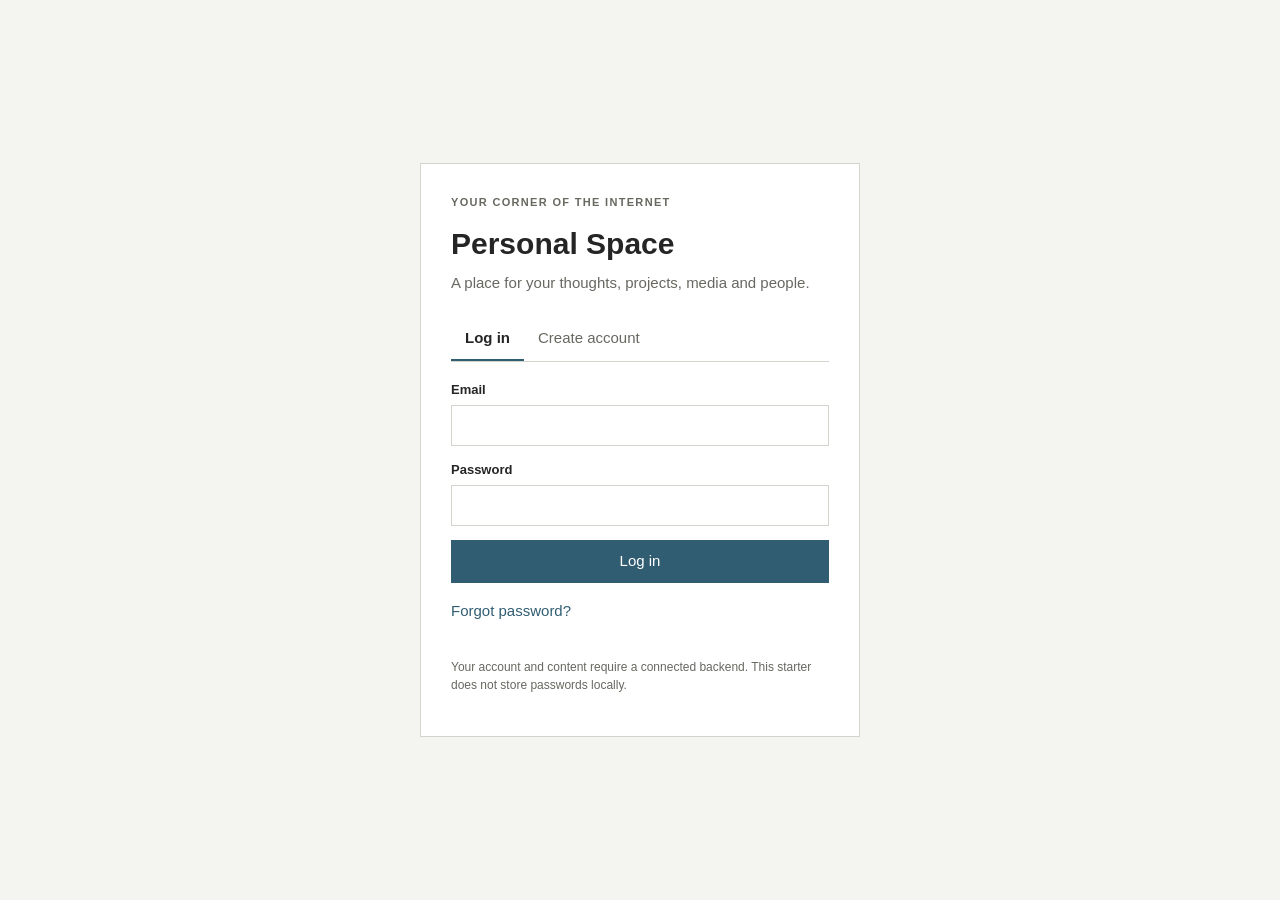
==== index.html @ 8c3667d3 "Add files via upload" ====
<!doctype html>
<html lang="en">
<head>
  <meta charset="utf-8">
  <meta name="viewport" content="width=device-width, initial-scale=1">
  <meta name="description" content="A personal space on the internet.">
  <title>Personal Space</title>
  <link rel="stylesheet" href="css/main.css">
  <link rel="icon" href="assets/favicon.svg" type="image/svg+xml">
</head>
<body>
  <div id="auth-screen" class="auth-screen">
    <section class="auth-panel">
      <p class="eyebrow">YOUR CORNER OF THE INTERNET</p>
      <h1>Personal Space</h1>
      <p class="muted">A place for your thoughts, projects, media and people.</p>
      <div id="setup-notice" class="notice" hidden>
        <strong>Backend setup required</strong>
        <p>This project is ready for Supabase, but it is not connected yet. Add your project URL and public anon key in <code>js/config.js</code>, then run the database script in <code>supabase/schema.sql</code>.</p>
      </div>
      <div class="auth-tabs" role="tablist" aria-label="Account access">
        <button class="auth-tab active" data-auth-tab="login" type="button">Log in</button>
        <button class="auth-tab" data-auth-tab="register" type="button">Create account</button>
      </div>
      <form id="login-form" class="form-stack">
        <label>Email<input name="email" type="email" autocomplete="email" required></label>
        <label>Password<input name="password" type="password" autocomplete="current-password" required minlength="8"></label>
        <button class="button primary" type="submit">Log in</button>
        <button class="text-button" id="forgot-password" type="button">Forgot password?</button>
      </form>
      <form id="register-form" class="form-stack" hidden>
        <label>Display name<input name="display_name" autocomplete="name" required maxlength="60"></label>
        <label>Username<input name="username" autocomplete="username" required minlength="3" maxlength="24" pattern="[A-Za-z0-9_]+"><small>Letters, numbers and underscores only.</small></label>
        <label>Email<input name="email" type="email" autocomplete="email" required></label>
        <label>Password<input name="password" type="password" autocomplete="new-password" required minlength="8"></label>
        <button class="button primary" type="submit">Create account</button>
      </form>
      <p id="auth-message" class="form-message" role="status"></p>
      <p class="tiny muted">Your account and content require a connected backend. This starter does not store passwords locally.</p>
    </section>
  </div>

  <div id="app" class="app-shell" hidden>
    <aside id="sidebar" class="sidebar">
      <div class="brand-row"><a class="brand" href="#home">PERSONAL SPACE</a><button id="collapse-sidebar" class="icon-button" type="button" aria-label="Collapse sidebar" title="Collapse sidebar">‹</button></div>
      <div class="side-profile"><div class="avatar" id="side-avatar">?</div><div class="side-profile-text"><strong id="side-name">Your name</strong><span id="side-handle">@username</span></div></div>
      <nav class="navigation" aria-label="Main navigation">
        <p class="nav-heading">GENERAL</p>
        <a href="#home" class="nav-link active" data-view="home"><span class="nav-icon">⌂</span><span>Home</span></a>
        <a href="#profile" class="nav-link" data-view="profile"><span class="nav-icon">◉</span><span>My profile</span></a>
        <a href="#posts" class="nav-link" data-view="posts"><span class="nav-icon">▤</span><span>Posts</span></a>
        <a href="#friends" class="nav-link" data-view="friends"><span class="nav-icon">♧</span><span>Friends & followers</span></a>
        <a href="#messages" class="nav-link" data-view="messages"><span class="nav-icon">✉</span><span>Messages</span></a>
        <p class="nav-heading">MEDIA</p>
        <a href="#images" class="nav-link" data-view="images"><span class="nav-icon">▧</span><span>Images</span></a>
        <a href="#videos" class="nav-link" data-view="videos"><span class="nav-icon">▷</span><span>Videos</span></a>
        <a href="#audio" class="nav-link" data-view="audio"><span class="nav-icon">♫</span><span>Audio</span></a>
        <p class="nav-heading">PERSONAL</p>
        <a href="#projects" class="nav-link" data-view="projects"><span class="nav-icon">⌘</span><span>Projects & games</span></a>
        <a href="#movies" class="nav-link" data-view="movies"><span class="nav-icon">▣</span><span>Movies</span></a>
        <a href="#recommendations" class="nav-link" data-view="recommendations"><span class="nav-icon">↗</span><span>Recommendations</span></a>
        <p class="nav-heading">ACCOUNT</p>
        <a href="#settings" class="nav-link" data-view="settings"><span class="nav-icon">⚙</span><span>Settings</span></a>
      </nav>
      <button id="logout-button" class="logout-button" type="button">↪ <span>Log out</span></button>
    </aside>

    <main class="main-area">
      <header class="topbar"><button id="mobile-menu" class="icon-button mobile-menu" type="button" aria-label="Open navigation">☰</button><div class="breadcrumb" id="breadcrumb">Home</div><div class="topbar-actions"><span id="connection-state" class="connection-state">Not connected</span><button id="theme-toggle" class="button subtle" type="button">Dark theme</button></div></header>
      <div id="app-notice" class="app-notice" hidden></div>
      <section id="view-container" class="view-container" aria-live="polite"></section>
    </main>
  </div>
  <div id="toast" class="toast" role="status" aria-live="polite"></div>
  <script type="module" src="js/app.js"></script>
</body>
</html>
---- css/main.css ----
:root{font-family:Arial,Helvetica,sans-serif;color:#252525;background:#f4f4f1;font-size:15px;line-height:1.5;--bg:#f4f4f1;--paper:#fff;--soft:#ecece7;--line:#d4d4cc;--text:#252525;--muted:#686860;--accent:#315d72;--accent-ink:#fff;--danger:#9b3030;--sidebar:250px;--shadow:none}
*{box-sizing:border-box}body{margin:0;background:var(--bg);color:var(--text)}button,input,textarea,select{font:inherit}button,a{touch-action:manipulation}a{color:var(--accent);text-decoration:none}a:hover{text-decoration:underline}button{cursor:pointer}button:disabled{opacity:.5;cursor:not-allowed}body.dark{--bg:#202321;--paper:#292d2a;--soft:#343a35;--line:#48504a;--text:#e9ece7;--muted:#b0b7af;--accent:#a5c5d4;--accent-ink:#172126;--danger:#ff9b9b}
[hidden]{display:none!important}.auth-screen{min-height:100vh;display:grid;place-items:center;padding:24px}.auth-panel{width:min(100%,440px);background:var(--paper);border:1px solid var(--line);padding:30px}.eyebrow,.nav-heading{font-size:11px;letter-spacing:.12em;font-weight:700;color:var(--muted)}h1,h2,h3,p{margin-top:0}h1{font-size:30px;font-weight:600;margin-bottom:6px}h2{font-size:23px;font-weight:600;margin-bottom:6px}h3{font-size:17px;font-weight:600;margin-bottom:6px}.muted,small,.tiny{color:var(--muted)}.tiny{font-size:12px}.notice,.app-notice{border:1px solid #b6a36b;background:#fbf6e7;color:#514522;padding:12px;margin:18px 0}.notice p{margin:5px 0 0}.auth-tabs{display:flex;border-bottom:1px solid var(--line);margin:22px 0 18px}.auth-tab{background:none;border:0;padding:10px 14px;color:var(--muted);border-bottom:2px solid transparent}.auth-tab.active{color:var(--text);border-bottom-color:var(--accent);font-weight:700}.form-stack{display:grid;gap:14px}.form-stack label,.field{display:grid;gap:5px;font-weight:600;font-size:13px}.form-stack input,.field input,.field textarea,.field select,input,textarea,select{background:var(--paper);color:var(--text);border:1px solid var(--line);border-radius:0;padding:10px;min-width:0}.form-stack small{font-weight:400}.button{border:1px solid var(--line);background:var(--paper);color:var(--text);padding:9px 13px;border-radius:0}.button:hover{background:var(--soft)}.button.primary{background:var(--accent);color:var(--accent-ink);border-color:var(--accent)}.button.subtle{padding:6px 10px}.text-button{border:0;background:none;color:var(--accent);text-align:left;padding:3px 0}.form-message{min-height:20px;color:var(--danger);font-size:13px}.app-shell{min-height:100vh}.sidebar{position:fixed;inset:0 auto 0 0;width:var(--sidebar);background:var(--paper);border-right:1px solid var(--line);display:flex;flex-direction:column;z-index:5;transition:width .15s}.brand-row{height:58px;display:flex;align-items:center;justify-content:space-between;padding:0 14px;border-bottom:1px solid var(--line)}.brand{font-size:13px;font-weight:800;letter-spacing:.08em;color:var(--text)}.icon-button{background:none;border:1px solid transparent;color:var(--text);padding:7px 10px;font-size:18px}.icon-button:hover{border-color:var(--line);background:var(--soft)}.side-profile{display:flex;align-items:center;gap:10px;padding:16px 14px;border-bottom:1px solid var(--line);min-height:75px}.avatar{width:38px;height:38px;border:1px solid var(--line);background:var(--soft);display:grid;place-items:center;border-radius:50%;font-weight:700;flex:none;overflow:hidden}.avatar img{width:100%;height:100%;object-fit:cover}.side-profile-text{display:grid;min-width:0}.side-profile-text strong,.side-profile-text span{overflow:hidden;text-overflow:ellipsis;white-space:nowrap}.side-profile-text span{font-size:12px;color:var(--muted)}.navigation{padding:10px 9px;overflow-y:auto;flex:1}.nav-heading{margin:16px 9px 6px}.nav-link{display:flex;align-items:center;gap:11px;padding:8px 10px;color:var(--text);font-size:14px;border-left:3px solid transparent}.nav-link:hover,.nav-link.active{background:var(--soft);text-decoration:none}.nav-link.active{border-left-color:var(--accent);font-weight:700}.nav-icon{width:18px;text-align:center;color:var(--muted);font-size:17px}.logout-button{margin:10px;border:0;border-top:1px solid var(--line);padding:14px 10px;text-align:left;background:none;color:var(--text)}.sidebar.collapsed{width:66px}.sidebar.collapsed .brand{display:none}.sidebar.collapsed .side-profile-text,.sidebar.collapsed .nav-heading,.sidebar.collapsed .nav-link span:not(.nav-icon),.sidebar.collapsed .logout-button span{display:none}.sidebar.collapsed .side-profile{justify-content:center;padding:12px 5px}.sidebar.collapsed .nav-link{justify-content:center;padding:10px 4px}.sidebar.collapsed .nav-icon{font-size:19px}.sidebar.collapsed .logout-button{text-align:center}.main-area{margin-left:var(--sidebar);min-height:100vh;transition:margin-left .15s}.sidebar.collapsed~.main-area{margin-left:66px}.topbar{height:58px;position:sticky;top:0;background:var(--paper);border-bottom:1px solid var(--line);display:flex;align-items:center;gap:14px;padding:0 24px;z-index:3}.breadcrumb{font-weight:700}.topbar-actions{margin-left:auto;display:flex;align-items:center;gap:12px}.connection-state{font-size:12px;color:var(--muted)}.mobile-menu{display:none}.view-container{max-width:1120px;margin:0 auto;padding:28px 30px 60px}.page-head{display:flex;align-items:flex-start;justify-content:space-between;gap:20px;border-bottom:1px solid var(--line);padding-bottom:16px;margin-bottom:22px}.page-head p{color:var(--muted);margin:5px 0 0}.section{margin:24px 0}.section-title{font-size:16px;font-weight:700;border-bottom:1px solid var(--line);padding-bottom:8px;margin-bottom:12px}.plain-list{list-style:none;padding:0;margin:0}.plain-list li{padding:12px 2px;border-bottom:1px solid var(--line)}.row-between{display:flex;justify-content:space-between;align-items:center;gap:14px}.inline-actions{display:flex;gap:8px;flex-wrap:wrap}.content-form{display:grid;gap:12px;max-width:680px;margin:16px 0}.content-form label{display:grid;gap:5px;font-size:13px;font-weight:600}.content-form textarea{min-height:110px;resize:vertical}.content-form .two-col{display:grid;grid-template-columns:1fr 1fr;gap:12px}.post-item{padding:16px 0;border-bottom:1px solid var(--line)}.post-meta{font-size:12px;color:var(--muted);display:flex;gap:10px;flex-wrap:wrap}.post-body{white-space:pre-wrap;overflow-wrap:anywhere}.empty-state{padding:22px 0;color:var(--muted)}.stat-line{display:flex;gap:22px;flex-wrap:wrap;color:var(--muted);font-size:13px}.profile-header{display:flex;gap:18px;align-items:center;padding:8px 0 20px;border-bottom:1px solid var(--line)}.profile-header .avatar{width:76px;height:76px;font-size:24px}.tabs{display:flex;gap:18px;overflow-x:auto;border-bottom:1px solid var(--line);margin:18px 0}.tabs button{border:0;background:none;padding:10px 2px;color:var(--muted);white-space:nowrap;border-bottom:2px solid transparent}.tabs button.active{color:var(--text);font-weight:700;border-color:var(--accent)}.message-layout{display:grid;grid-template-columns:280px 1fr;border:1px solid var(--line);min-height:430px}.conversation-list{border-right:1px solid var(--line);padding:12px}.conversation-list button{display:block;width:100%;text-align:left;background:none;border:0;border-bottom:1px solid var(--line);padding:12px 5px;color:var(--text)}.chat-panel{display:flex;flex-direction:column;min-width:0}.chat-messages{padding:16px;flex:1;min-height:300px;overflow:auto}.chat-compose{display:flex;gap:8px;padding:12px;border-top:1px solid var(--line)}.chat-compose input{flex:1}.media-preview{max-width:100%;max-height:320px;display:block;margin:10px 0}.toast{position:fixed;bottom:18px;right:18px;background:var(--text);color:var(--bg);padding:10px 14px;display:none;z-index:20}.toast.show{display:block}.footer-note{border-top:1px solid var(--line);padding-top:12px;margin-top:24px;color:var(--muted);font-size:12px}
@media(max-width:760px){.sidebar{transform:translateX(-100%);width:260px;transition:transform .18s}.sidebar.mobile-open{transform:translateX(0)}.sidebar.collapsed{width:260px}.sidebar.collapsed .brand{display:block}.sidebar.collapsed .side-profile-text,.sidebar.collapsed .nav-heading,.sidebar.collapsed .nav-link span:not(.nav-icon),.sidebar.collapsed .logout-button span{display:initial}.sidebar.collapsed .nav-link{justify-content:flex-start;padding:8px 10px}.sidebar.collapsed .side-profile{justify-content:flex-start;padding:16px 14px}.sidebar.collapsed .logout-button{text-align:left}.main-area,.sidebar.collapsed~.main-area{margin-left:0}.mobile-menu{display:inline-block}.topbar{padding:0 12px}.view-container{padding:22px 16px 45px}.connection-state{display:none}.message-layout{grid-template-columns:1fr}.conversation-list{border-right:0;border-bottom:1px solid var(--line);max-height:160px;overflow:auto}.content-form .two-col{grid-template-columns:1fr}.page-head{flex-direction:column}.auth-panel{padding:22px}}
.error-text{color:var(--danger);padding:12px 0;overflow-wrap:anywhere}.chat-line{padding:9px 0;border-bottom:1px solid var(--line);white-space:pre-wrap;overflow-wrap:anywhere}.chat-line .post-meta{display:block;margin-top:4px}.content-form input[type=file]{padding:8px}.content-form small{font-size:12px}
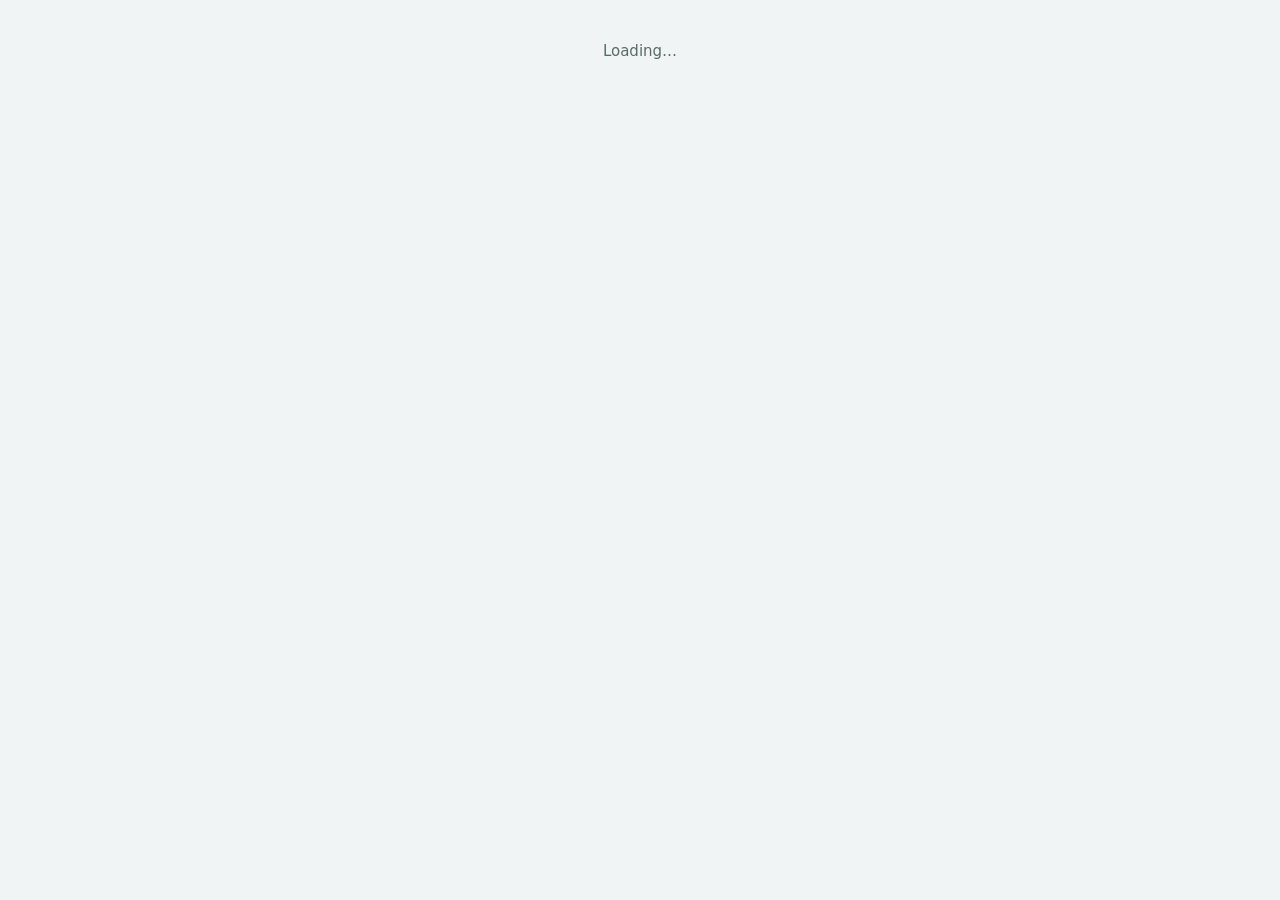
==== commit 55ca9f56: "Add files via upload" ====
--- a/index.html
+++ b/index.html
@@ -5,73 +5,13 @@
   <meta name="viewport" content="width=device-width, initial-scale=1">
   <meta name="description" content="A personal space on the internet.">
   <title>Personal Space</title>
+  <script src="js/theme-init.js"></script>
   <link rel="stylesheet" href="css/main.css">
   <link rel="icon" href="assets/favicon.svg" type="image/svg+xml">
 </head>
 <body>
-  <div id="auth-screen" class="auth-screen">
-    <section class="auth-panel">
-      <p class="eyebrow">YOUR CORNER OF THE INTERNET</p>
-      <h1>Personal Space</h1>
-      <p class="muted">A place for your thoughts, projects, media and people.</p>
-      <div id="setup-notice" class="notice" hidden>
-        <strong>Backend setup required</strong>
-        <p>This project is ready for Supabase, but it is not connected yet. Add your project URL and public anon key in <code>js/config.js</code>, then run the database script in <code>supabase/schema.sql</code>.</p>
-      </div>
-      <div class="auth-tabs" role="tablist" aria-label="Account access">
-        <button class="auth-tab active" data-auth-tab="login" type="button">Log in</button>
-        <button class="auth-tab" data-auth-tab="register" type="button">Create account</button>
-      </div>
-      <form id="login-form" class="form-stack">
-        <label>Email<input name="email" type="email" autocomplete="email" required></label>
-        <label>Password<input name="password" type="password" autocomplete="current-password" required minlength="8"></label>
-        <button class="button primary" type="submit">Log in</button>
-        <button class="text-button" id="forgot-password" type="button">Forgot password?</button>
-      </form>
-      <form id="register-form" class="form-stack" hidden>
-        <label>Display name<input name="display_name" autocomplete="name" required maxlength="60"></label>
-        <label>Username<input name="username" autocomplete="username" required minlength="3" maxlength="24" pattern="[A-Za-z0-9_]+"><small>Letters, numbers and underscores only.</small></label>
-        <label>Email<input name="email" type="email" autocomplete="email" required></label>
-        <label>Password<input name="password" type="password" autocomplete="new-password" required minlength="8"></label>
-        <button class="button primary" type="submit">Create account</button>
-      </form>
-      <p id="auth-message" class="form-message" role="status"></p>
-      <p class="tiny muted">Your account and content require a connected backend. This starter does not store passwords locally.</p>
-    </section>
-  </div>
-
-  <div id="app" class="app-shell" hidden>
-    <aside id="sidebar" class="sidebar">
-      <div class="brand-row"><a class="brand" href="#home">PERSONAL SPACE</a><button id="collapse-sidebar" class="icon-button" type="button" aria-label="Collapse sidebar" title="Collapse sidebar">‹</button></div>
-      <div class="side-profile"><div class="avatar" id="side-avatar">?</div><div class="side-profile-text"><strong id="side-name">Your name</strong><span id="side-handle">@username</span></div></div>
-      <nav class="navigation" aria-label="Main navigation">
-        <p class="nav-heading">GENERAL</p>
-        <a href="#home" class="nav-link active" data-view="home"><span class="nav-icon">⌂</span><span>Home</span></a>
-        <a href="#profile" class="nav-link" data-view="profile"><span class="nav-icon">◉</span><span>My profile</span></a>
-        <a href="#posts" class="nav-link" data-view="posts"><span class="nav-icon">▤</span><span>Posts</span></a>
-        <a href="#friends" class="nav-link" data-view="friends"><span class="nav-icon">♧</span><span>Friends & followers</span></a>
-        <a href="#messages" class="nav-link" data-view="messages"><span class="nav-icon">✉</span><span>Messages</span></a>
-        <p class="nav-heading">MEDIA</p>
-        <a href="#images" class="nav-link" data-view="images"><span class="nav-icon">▧</span><span>Images</span></a>
-        <a href="#videos" class="nav-link" data-view="videos"><span class="nav-icon">▷</span><span>Videos</span></a>
-        <a href="#audio" class="nav-link" data-view="audio"><span class="nav-icon">♫</span><span>Audio</span></a>
-        <p class="nav-heading">PERSONAL</p>
-        <a href="#projects" class="nav-link" data-view="projects"><span class="nav-icon">⌘</span><span>Projects & games</span></a>
-        <a href="#movies" class="nav-link" data-view="movies"><span class="nav-icon">▣</span><span>Movies</span></a>
-        <a href="#recommendations" class="nav-link" data-view="recommendations"><span class="nav-icon">↗</span><span>Recommendations</span></a>
-        <p class="nav-heading">ACCOUNT</p>
-        <a href="#settings" class="nav-link" data-view="settings"><span class="nav-icon">⚙</span><span>Settings</span></a>
-      </nav>
-      <button id="logout-button" class="logout-button" type="button">↪ <span>Log out</span></button>
-    </aside>
-
-    <main class="main-area">
-      <header class="topbar"><button id="mobile-menu" class="icon-button mobile-menu" type="button" aria-label="Open navigation">☰</button><div class="breadcrumb" id="breadcrumb">Home</div><div class="topbar-actions"><span id="connection-state" class="connection-state">Not connected</span><button id="theme-toggle" class="button subtle" type="button">Dark theme</button></div></header>
-      <div id="app-notice" class="app-notice" hidden></div>
-      <section id="view-container" class="view-container" aria-live="polite"></section>
-    </main>
-  </div>
-  <div id="toast" class="toast" role="status" aria-live="polite"></div>
+  <p id="boot" class="boot">Loading…</p>
+  <noscript><p class="boot">Personal Space needs JavaScript turned on.</p></noscript>
   <script type="module" src="js/app.js"></script>
 </body>
 </html>
--- a/css/main.css
+++ b/css/main.css
@@ -1,5 +1,284 @@
-:root{font-family:Arial,Helvetica,sans-serif;color:#252525;background:#f4f4f1;font-size:15px;line-height:1.5;--bg:#f4f4f1;--paper:#fff;--soft:#ecece7;--line:#d4d4cc;--text:#252525;--muted:#686860;--accent:#315d72;--accent-ink:#fff;--danger:#9b3030;--sidebar:250px;--shadow:none}
-*{box-sizing:border-box}body{margin:0;background:var(--bg);color:var(--text)}button,input,textarea,select{font:inherit}button,a{touch-action:manipulation}a{color:var(--accent);text-decoration:none}a:hover{text-decoration:underline}button{cursor:pointer}button:disabled{opacity:.5;cursor:not-allowed}body.dark{--bg:#202321;--paper:#292d2a;--soft:#343a35;--line:#48504a;--text:#e9ece7;--muted:#b0b7af;--accent:#a5c5d4;--accent-ink:#172126;--danger:#ff9b9b}
+:root{font-family:"Segoe UI",system-ui,-apple-system,Roboto,"Helvetica Neue",Arial,sans-serif;font-size:15px;line-height:1.55;color-scheme:light;--bg:#f0f4f4;--paper:#ffffff;--soft:#e4eceb;--line:#cddad9;--text:#1c2c2a;--muted:#576b69;--accent:#0e7169;--accent-strong:#0a524c;--accent-soft:#d9f2f0;--accent-ink:#ffffff;--ring:#16b1a4;--danger:#b3363b;--like:#d6455d;--warn-bg:#fdf6e3;--warn-line:#d9c27a;--warn-text:#5c4a14;--radius:6px;--sidebar:250px;--shadow:none}
+html{background:var(--bg)}
+*{box-sizing:border-box}body{margin:0;background:var(--bg);color:var(--text)}button,input,textarea,select{font:inherit}button,a{touch-action:manipulation}a{color:var(--accent);text-decoration:none}a:hover{text-decoration:underline}button{cursor:pointer}button:disabled{opacity:.5;cursor:not-allowed}:root[data-mode="dark"]{color-scheme:dark;--bg:#111817;--paper:#1a2322;--soft:#263130;--line:#3c4948;--text:#e7eeee;--muted:#9aacab;--accent:#40c9be;--accent-strong:#68d4cb;--accent-soft:#234341;--accent-ink:#091b19;--ring:#40c9be;--danger:#ff9a9a;--like:#ff7a90;--warn-bg:#33301f;--warn-line:#6b5f2c;--warn-text:#ecdca0}
 [hidden]{display:none!important}.auth-screen{min-height:100vh;display:grid;place-items:center;padding:24px}.auth-panel{width:min(100%,440px);background:var(--paper);border:1px solid var(--line);padding:30px}.eyebrow,.nav-heading{font-size:11px;letter-spacing:.12em;font-weight:700;color:var(--muted)}h1,h2,h3,p{margin-top:0}h1{font-size:30px;font-weight:600;margin-bottom:6px}h2{font-size:23px;font-weight:600;margin-bottom:6px}h3{font-size:17px;font-weight:600;margin-bottom:6px}.muted,small,.tiny{color:var(--muted)}.tiny{font-size:12px}.notice,.app-notice{border:1px solid #b6a36b;background:#fbf6e7;color:#514522;padding:12px;margin:18px 0}.notice p{margin:5px 0 0}.auth-tabs{display:flex;border-bottom:1px solid var(--line);margin:22px 0 18px}.auth-tab{background:none;border:0;padding:10px 14px;color:var(--muted);border-bottom:2px solid transparent}.auth-tab.active{color:var(--text);border-bottom-color:var(--accent);font-weight:700}.form-stack{display:grid;gap:14px}.form-stack label,.field{display:grid;gap:5px;font-weight:600;font-size:13px}.form-stack input,.field input,.field textarea,.field select,input,textarea,select{background:var(--paper);color:var(--text);border:1px solid var(--line);border-radius:0;padding:10px;min-width:0}.form-stack small{font-weight:400}.button{border:1px solid var(--line);background:var(--paper);color:var(--text);padding:9px 13px;border-radius:0}.button:hover{background:var(--soft)}.button.primary{background:var(--accent);color:var(--accent-ink);border-color:var(--accent)}.button.subtle{padding:6px 10px}.text-button{border:0;background:none;color:var(--accent);text-align:left;padding:3px 0}.form-message{min-height:20px;color:var(--danger);font-size:13px}.app-shell{min-height:100vh}.sidebar{position:fixed;inset:0 auto 0 0;width:var(--sidebar);background:var(--paper);border-right:1px solid var(--line);display:flex;flex-direction:column;z-index:5;transition:width .15s}.brand-row{height:58px;display:flex;align-items:center;justify-content:space-between;padding:0 14px;border-bottom:1px solid var(--line)}.brand{font-size:13px;font-weight:800;letter-spacing:.08em;color:var(--text)}.icon-button{background:none;border:1px solid transparent;color:var(--text);padding:7px 10px;font-size:18px}.icon-button:hover{border-color:var(--line);background:var(--soft)}.side-profile{display:flex;align-items:center;gap:10px;padding:16px 14px;border-bottom:1px solid var(--line);min-height:75px}.avatar{width:38px;height:38px;border:1px solid var(--line);background:var(--soft);display:grid;place-items:center;border-radius:50%;font-weight:700;flex:none;overflow:hidden}.avatar img{width:100%;height:100%;object-fit:cover}.side-profile-text{display:grid;min-width:0}.side-profile-text strong,.side-profile-text span{overflow:hidden;text-overflow:ellipsis;white-space:nowrap}.side-profile-text span{font-size:12px;color:var(--muted)}.navigation{padding:10px 9px;overflow-y:auto;flex:1}.nav-heading{margin:16px 9px 6px}.nav-link{display:flex;align-items:center;gap:11px;padding:8px 10px;color:var(--text);font-size:14px;border-left:3px solid transparent}.nav-link:hover,.nav-link.active{background:var(--soft);text-decoration:none}.nav-link.active{border-left-color:var(--accent);font-weight:700}.nav-icon{width:18px;text-align:center;color:var(--muted);font-size:17px}.logout-button{margin:10px;border:0;border-top:1px solid var(--line);padding:14px 10px;text-align:left;background:none;color:var(--text)}.sidebar.collapsed{width:66px}.sidebar.collapsed .brand{display:none}.sidebar.collapsed .side-profile-text,.sidebar.collapsed .nav-heading,.sidebar.collapsed .nav-link span:not(.nav-icon),.sidebar.collapsed .logout-button span{display:none}.sidebar.collapsed .side-profile{justify-content:center;padding:12px 5px}.sidebar.collapsed .nav-link{justify-content:center;padding:10px 4px}.sidebar.collapsed .nav-icon{font-size:19px}.sidebar.collapsed .logout-button{text-align:center}.main-area{margin-left:var(--sidebar);min-height:100vh;transition:margin-left .15s}.sidebar.collapsed~.main-area{margin-left:66px}.topbar{height:58px;position:sticky;top:0;background:var(--paper);border-bottom:1px solid var(--line);display:flex;align-items:center;gap:14px;padding:0 24px;z-index:3}.breadcrumb{font-weight:700}.topbar-actions{margin-left:auto;display:flex;align-items:center;gap:12px}.connection-state{font-size:12px;color:var(--muted)}.mobile-menu{display:none}.view-container{max-width:1120px;margin:0 auto;padding:28px 30px 60px}.page-head{display:flex;align-items:flex-start;justify-content:space-between;gap:20px;border-bottom:1px solid var(--line);padding-bottom:16px;margin-bottom:22px}.page-head p{color:var(--muted);margin:5px 0 0}.section{margin:24px 0}.section-title{font-size:16px;font-weight:700;border-bottom:1px solid var(--line);padding-bottom:8px;margin-bottom:12px}.plain-list{list-style:none;padding:0;margin:0}.plain-list li{padding:12px 2px;border-bottom:1px solid var(--line)}.row-between{display:flex;justify-content:space-between;align-items:center;gap:14px}.inline-actions{display:flex;gap:8px;flex-wrap:wrap}.content-form{display:grid;gap:12px;max-width:680px;margin:16px 0}.content-form label{display:grid;gap:5px;font-size:13px;font-weight:600}.content-form textarea{min-height:110px;resize:vertical}.content-form .two-col{display:grid;grid-template-columns:1fr 1fr;gap:12px}.post-item{padding:16px 0;border-bottom:1px solid var(--line)}.post-meta{font-size:12px;color:var(--muted);display:flex;gap:10px;flex-wrap:wrap}.post-body{white-space:pre-wrap;overflow-wrap:anywhere}.empty-state{padding:22px 0;color:var(--muted)}.stat-line{display:flex;gap:22px;flex-wrap:wrap;color:var(--muted);font-size:13px}.profile-header{display:flex;gap:18px;align-items:center;padding:8px 0 20px;border-bottom:1px solid var(--line)}.profile-header .avatar{width:76px;height:76px;font-size:24px}.tabs{display:flex;gap:18px;overflow-x:auto;border-bottom:1px solid var(--line);margin:18px 0}.tabs button{border:0;background:none;padding:10px 2px;color:var(--muted);white-space:nowrap;border-bottom:2px solid transparent}.tabs button.active{color:var(--text);font-weight:700;border-color:var(--accent)}.message-layout{display:grid;grid-template-columns:280px 1fr;border:1px solid var(--line);min-height:430px}.conversation-list{border-right:1px solid var(--line);padding:12px}.conversation-list button{display:block;width:100%;text-align:left;background:none;border:0;border-bottom:1px solid var(--line);padding:12px 5px;color:var(--text)}.chat-panel{display:flex;flex-direction:column;min-width:0}.chat-messages{padding:16px;flex:1;min-height:300px;overflow:auto}.chat-compose{display:flex;gap:8px;padding:12px;border-top:1px solid var(--line)}.chat-compose input{flex:1}.media-preview{max-width:100%;max-height:320px;display:block;margin:10px 0}.toast{position:fixed;bottom:18px;right:18px;background:var(--text);color:var(--bg);padding:10px 14px;display:none;z-index:20}.toast.show{display:block}.footer-note{border-top:1px solid var(--line);padding-top:12px;margin-top:24px;color:var(--muted);font-size:12px}
 @media(max-width:760px){.sidebar{transform:translateX(-100%);width:260px;transition:transform .18s}.sidebar.mobile-open{transform:translateX(0)}.sidebar.collapsed{width:260px}.sidebar.collapsed .brand{display:block}.sidebar.collapsed .side-profile-text,.sidebar.collapsed .nav-heading,.sidebar.collapsed .nav-link span:not(.nav-icon),.sidebar.collapsed .logout-button span{display:initial}.sidebar.collapsed .nav-link{justify-content:flex-start;padding:8px 10px}.sidebar.collapsed .side-profile{justify-content:flex-start;padding:16px 14px}.sidebar.collapsed .logout-button{text-align:left}.main-area,.sidebar.collapsed~.main-area{margin-left:0}.mobile-menu{display:inline-block}.topbar{padding:0 12px}.view-container{padding:22px 16px 45px}.connection-state{display:none}.message-layout{grid-template-columns:1fr}.conversation-list{border-right:0;border-bottom:1px solid var(--line);max-height:160px;overflow:auto}.content-form .two-col{grid-template-columns:1fr}.page-head{flex-direction:column}.auth-panel{padding:22px}}
 .error-text{color:var(--danger);padding:12px 0;overflow-wrap:anywhere}.chat-line{padding:9px 0;border-bottom:1px solid var(--line);white-space:pre-wrap;overflow-wrap:anywhere}.chat-line .post-meta{display:block;margin-top:4px}.content-form input[type=file]{padding:8px}.content-form small{font-size:12px}
+
+/* Compact top-bar controls and mobile navigation fixes */
+.sidebar-head-actions{display:flex;align-items:center;gap:4px}
+.mobile-sidebar-close{display:none}
+.topbar-actions{gap:8px}
+.topbar-icon{position:relative;width:40px;height:40px;display:inline-flex;align-items:center;justify-content:center;padding:8px;border:1px solid transparent;background:transparent;color:var(--text);cursor:pointer}
+.topbar-icon svg{width:21px;height:21px;fill:none;stroke:currentColor;stroke-width:1.8;stroke-linecap:round;stroke-linejoin:round}
+.topbar-icon:hover,.topbar-icon:focus-visible{background:var(--soft);border-color:var(--line);outline:none}
+.topbar-icon::after{content:attr(data-tooltip);position:absolute;top:calc(100% + 8px);right:0;padding:5px 8px;background:var(--text);color:var(--bg);font-size:11px;line-height:1.3;white-space:nowrap;opacity:0;visibility:hidden;pointer-events:none;z-index:60;border:1px solid var(--line)}
+.topbar-icon:hover::after,.topbar-icon:focus-visible::after{opacity:1;visibility:visible}
+.sidebar-backdrop{display:none}
+@media(max-width:760px){
+  .sidebar{z-index:7}
+  .sidebar-backdrop:not([hidden]){display:block;position:fixed;inset:0;background:#0006;z-index:6}
+  .desktop-collapse{display:none}
+  .mobile-sidebar-close{display:inline-flex;font-size:25px;line-height:1;padding:5px 10px}
+  .brand-row{padding-right:10px}
+  .topbar{gap:8px}
+  .topbar-actions{gap:4px}
+  .topbar-icon{width:38px;height:38px}
+  .topbar-icon::after{display:none}
+}
+
+/* Recent conversation list */
+.conversation-list{min-width:0}.conversation-list>strong{display:block;margin:2px 5px 8px}.conversation-list .conversation-item{display:block;min-width:0}.conversation-list .conversation-item.active{background:var(--soft);border-left:3px solid var(--accent);padding-left:8px}.conversation-topline{display:flex;align-items:center;justify-content:space-between;gap:8px}.conversation-handle,.conversation-preview,.conversation-time{display:block;overflow:hidden;text-overflow:ellipsis;white-space:nowrap}.conversation-preview{font-size:12px;color:var(--muted);margin-top:4px}.conversation-time{font-size:11px;color:var(--muted);margin-top:3px}.conversation-unread{display:inline-flex;align-items:center;justify-content:center;min-width:19px;height:19px;padding:0 5px;border-radius:12px;background:var(--accent);color:var(--accent-ink);font-size:11px;font-weight:700;flex:none}
+
+/* Keep long message histories inside their own scroll area */
+.message-layout{height:min(68vh,680px);min-height:430px}.chat-panel{min-height:0;overflow:hidden}.chat-messages{min-height:0;overflow-y:auto;overscroll-behavior:contain}
+@media(max-width:760px){.message-layout{height:min(70vh,700px);height:min(70dvh,700px);min-height:420px}.conversation-list{max-height:150px}.chat-panel{min-height:0}.chat-messages{min-height:0}}
+
+/* Profile picture and banner controls */
+.profile-cover-wrap{width:100%;margin:0 0 12px}.profile-cover-preview{display:block;width:100%;max-height:230px;object-fit:cover;border:1px solid var(--line)}.profile-cover-empty{height:130px;display:grid;place-items:center;background:var(--soft);border:1px dashed var(--line);color:var(--muted);font-size:13px}.profile-image-controls{display:grid;grid-template-columns:repeat(2,minmax(0,1fr));gap:22px;border-bottom:1px solid var(--line);padding:4px 0 18px}.profile-upload-form{margin:8px 0;align-content:start}.profile-upload-form h3{margin:0}.profile-upload-form p{font-size:12px;margin:0}.profile-upload-form input[type=file]{max-width:100%}.profile-header .avatar{width:88px;height:88px;font-size:26px}.profile-header .avatar img{width:100%;height:100%;object-fit:cover}
+@media(max-width:650px){.profile-image-controls{grid-template-columns:1fr;gap:8px}.profile-cover-preview{max-height:170px}}
+
+
+/* Clickable member identity and image crop editor */
+.profile-link{display:inline-flex;align-items:center;gap:9px;max-width:100%;padding:3px 6px 3px 0;border:0;background:transparent;color:var(--text);text-align:left;vertical-align:middle;cursor:pointer}
+.profile-link:hover .profile-link-text strong{text-decoration:underline}
+.profile-link .avatar.mini{width:34px;height:34px;font-size:12px}
+.profile-link-text{display:grid;min-width:0}.profile-link-text strong,.profile-link-text small{overflow:hidden;text-overflow:ellipsis;white-space:nowrap}.profile-link-text small{font-size:11px;color:var(--muted)}
+.search-person-result{display:flex;align-items:center;justify-content:space-between;gap:12px;flex-wrap:wrap;padding:8px 0}
+.conversation-list .conversation-item{padding:8px 2px;border-bottom:1px solid var(--line)}
+.conversation-list .conversation-open{display:block;width:100%;text-align:left;background:none;border:0;padding:7px 5px;color:var(--text)}
+.conversation-item.active{background:var(--soft);border-left:3px solid var(--accent);padding-left:6px}
+.chat-peer-header{padding:8px 14px;border-bottom:1px solid var(--line);min-height:54px;display:flex;align-items:center}
+.crop-modal-backdrop{position:fixed;inset:0;z-index:100;background:#0009;display:grid;place-items:center;padding:16px}
+.crop-modal{width:min(100%,460px);max-height:95vh;overflow:auto;background:var(--paper);color:var(--text);border:1px solid var(--line);padding:18px;box-shadow:0 12px 45px #0005}
+.crop-modal-head{display:flex;align-items:center;justify-content:space-between;gap:12px}.crop-modal-head h2{font-size:19px;margin:0}
+.crop-modal>p{font-size:13px;margin:8px 0 14px}
+.crop-canvas{display:block;width:min(100%,360px);height:auto;margin:0 auto;background:#e5e7eb;touch-action:none;border:1px solid var(--line);cursor:grab}
+.crop-canvas:active{cursor:grabbing}.crop-circle{border-radius:50%}.crop-banner{width:100%;max-width:420px}
+.crop-zoom{display:flex;align-items:center;gap:12px;margin:16px 0 8px;font-size:13px}.crop-zoom input{flex:1;padding:0}
+.crop-modal-actions{display:flex;justify-content:flex-end;gap:8px;margin-top:16px}
+@media(max-width:600px){.crop-modal{padding:14px}.profile-link{max-width:100%}.chat-peer-header{padding:6px 10px}}
+
+/* Image posts, likes, comments and full-screen image viewer */
+.post-feed{display:grid;gap:18px}.post-card{border:1px solid var(--line);background:var(--paper);padding:14px 16px;min-width:0}.post-card-head{display:flex;align-items:center;gap:10px;min-width:0}.post-head-meta{display:grid;gap:2px;min-width:0;flex:1}.post-visibility{font-size:11px;color:var(--muted);text-transform:capitalize}.post-card>.post-body{margin:14px 0;line-height:1.55}.post-gallery{display:grid;gap:5px;margin:12px 0;overflow:hidden}.post-gallery.single-image{grid-template-columns:minmax(0,1fr)}.post-gallery.multi-image{grid-template-columns:repeat(2,minmax(0,1fr))}.post-image-open{display:block;width:100%;padding:0;border:0;background:var(--soft);cursor:zoom-in;overflow:hidden;min-width:0}.post-image-open img{display:block;width:100%;max-height:520px;aspect-ratio:4/3;object-fit:cover}.post-gallery.single-image .post-image-open img{aspect-ratio:auto;max-height:620px;object-fit:contain;background:#111}.post-gallery.multi-image .post-image-open img{aspect-ratio:1/1}.post-engagement{display:flex;align-items:center;gap:18px;border-top:1px solid var(--line);border-bottom:1px solid var(--line);padding:9px 0;margin-top:10px}.like-button{font-weight:600}.like-button.liked{color:var(--danger)}.post-comments{padding-top:10px}.post-comment{padding:8px 0;border-bottom:1px solid var(--line)}.comment-head{display:flex;align-items:center;gap:10px;flex-wrap:wrap}.comment-head .profile-link .avatar.mini{width:27px;height:27px}.comment-body{white-space:pre-wrap;overflow-wrap:anywhere;margin:5px 0 4px 42px}.comment-actions{display:flex;gap:12px;margin-left:42px}.comment-replies{margin:8px 0 0 28px;padding-left:12px;border-left:2px solid var(--line)}.post-reply{background:var(--soft);padding:8px;margin:5px 0}.comment-form,.reply-form{display:flex;gap:8px;margin-top:12px}.comment-form input,.reply-form input{flex:1;min-width:0}.reply-form{margin-left:42px}.post-image-preview{display:flex;flex-wrap:wrap;gap:6px}.post-image-preview span{font-size:12px;color:var(--muted);border:1px solid var(--line);padding:4px 7px;overflow-wrap:anywhere}.image-viewer-backdrop{position:fixed;inset:0;z-index:120;background:#000e;display:grid;place-items:center;padding:18px}.image-viewer{position:relative;width:min(100%,1200px);height:min(92vh,900px);display:flex;align-items:center;justify-content:center;gap:14px}.image-viewer-image{max-width:calc(100% - 110px);max-height:100%;object-fit:contain;box-shadow:0 5px 35px #0008}.image-viewer-close,.image-viewer-prev,.image-viewer-next{border:1px solid #ffffff66;background:#171717;color:#fff;width:42px;height:42px;font-size:27px;line-height:1;cursor:pointer;flex:none}.image-viewer-close{position:absolute;right:0;top:0;z-index:2}.image-viewer-prev,.image-viewer-next{position:absolute;top:50%;transform:translateY(-50%)}.image-viewer-prev{left:0}.image-viewer-next{right:0}.image-viewer-count{position:absolute;bottom:0;left:50%;transform:translateX(-50%);padding:5px 9px;background:#171717;color:#fff;font-size:12px}.image-viewer button[hidden]{display:none}
+@media(max-width:600px){.post-card{padding:11px}.post-image-open img{max-height:360px}.post-gallery.single-image .post-image-open img{max-height:460px}.comment-form,.reply-form{gap:5px}.comment-form .button,.reply-form .button{padding:8px}.comment-replies{margin-left:12px;padding-left:8px}.image-viewer-backdrop{padding:8px}.image-viewer{height:85dvh}.image-viewer-image{max-width:100%;max-height:calc(100% - 90px)}.image-viewer-prev,.image-viewer-next{width:34px;height:38px}.image-viewer-prev{left:0}.image-viewer-next{right:0}}
+
+/* Organised connections and friend-first messaging */
+.connection-tabs{display:flex;gap:4px;flex-wrap:wrap;border-bottom:1px solid var(--line);margin:18px 0 16px}
+.connection-tab{border:0;border-bottom:2px solid transparent;background:transparent;color:var(--muted);padding:10px 13px;cursor:pointer}
+.connection-tab:hover{background:var(--soft);color:var(--text)}
+.connection-tab.active{border-bottom-color:var(--accent);color:var(--text);font-weight:700}
+.connection-tab span{display:inline-grid;place-items:center;min-width:20px;height:20px;margin-left:7px;padding:0 5px;border-radius:12px;background:var(--soft);font-size:11px}
+.connection-section[hidden]{display:none}
+.connection-row{display:flex;align-items:center;justify-content:space-between;gap:12px;flex-wrap:wrap}
+.connection-actions{display:flex;align-items:center;gap:7px;flex-wrap:wrap}
+.request-subtitle{margin-top:25px}
+.connection-search{max-width:520px}
+.friends-message-layout{grid-template-columns:300px minmax(0,1fr);height:min(72vh,720px);min-height:480px}
+.friends-message-layout .conversation-list{padding:12px;min-width:0;overflow:auto;border-right:1px solid var(--line)}
+.message-search-label{display:block;margin:10px 0}
+.message-search-label input{width:100%;box-sizing:border-box}
+.friend-chat-item{display:flex!important;align-items:center;gap:9px;width:100%;padding:10px 5px!important;text-align:left;border:0!important;border-bottom:1px solid var(--line)!important;background:transparent;color:var(--text);cursor:pointer}
+.friend-chat-item:hover,.friend-chat-item.active{background:var(--soft)}
+.friend-chat-item.active{border-left:3px solid var(--accent)!important;padding-left:8px!important}
+.friend-chat-item[hidden]{display:none!important}
+.friend-chat-info{display:grid;gap:1px;min-width:0;flex:1}
+.friend-chat-info strong,.friend-chat-info small,.friend-chat-info .conversation-preview{overflow:hidden;text-overflow:ellipsis;white-space:nowrap}
+.friend-chat-info small{font-size:11px;color:var(--muted)}
+.friend-chat-info .conversation-preview{font-size:11px;margin-top:2px}
+.friend-chat-status{display:flex;align-items:center;gap:6px;flex:none}
+.presence-dot{display:inline-block;width:9px;height:9px;border-radius:50%;background:#a3a3a3;flex:none}
+.presence-dot.is-online{background:#22a447;box-shadow:0 0 0 2px color-mix(in srgb,#22a447 18%,transparent)}
+.chat-peer-header{justify-content:space-between;gap:10px}
+.chat-peer-presence{display:flex;align-items:center;gap:7px;font-size:12px;color:var(--muted);margin-left:auto}
+.chat-messages{display:flex;flex-direction:column;gap:8px}
+.chat-bubble-row{display:flex;width:100%}
+.chat-bubble-row.sent{justify-content:flex-end}
+.chat-bubble-row.received{justify-content:flex-start}
+.chat-bubble{max-width:min(78%,520px);padding:9px 12px;background:var(--soft);border:1px solid var(--line);border-radius:12px 12px 12px 3px;white-space:pre-wrap;overflow-wrap:anywhere}
+.chat-bubble-row.sent .chat-bubble{background:color-mix(in srgb,var(--accent) 13%,var(--paper));border-color:color-mix(in srgb,var(--accent) 30%,var(--line));border-radius:12px 12px 3px 12px}
+.chat-bubble-time{display:block;text-align:right;font-size:10px;color:var(--muted);margin-top:4px}
+.sr-only{position:absolute;width:1px;height:1px;padding:0;margin:-1px;overflow:hidden;clip:rect(0,0,0,0);white-space:nowrap;border:0}
+@media(max-width:760px){.friends-message-layout{grid-template-columns:1fr;height:auto;min-height:0}.friends-message-layout .conversation-list{max-height:290px;border-right:0;border-bottom:1px solid var(--line)}.friends-message-layout .chat-panel{height:55dvh;min-height:390px}.connection-tabs{overflow-x:auto;flex-wrap:nowrap}.connection-tab{white-space:nowrap;padding:9px 10px}.connection-row{align-items:flex-start}.chat-bubble{max-width:88%}}
+
+/* Private image attachments in direct messages */
+.chat-compose{align-items:center}
+.message-attach{display:grid;place-items:center;flex:none;width:38px;height:38px;border:1px solid var(--line);background:var(--paper);color:var(--text);font-size:24px;line-height:1;cursor:pointer}
+.message-attach:hover{background:var(--soft)}
+.message-image-preview{display:flex;align-items:center;gap:10px;padding:8px 12px;border-top:1px solid var(--line);font-size:12px;color:var(--muted)}
+.message-image-preview[hidden]{display:none}
+.message-image-preview img{width:62px;height:62px;object-fit:cover;border:1px solid var(--line)}
+.message-image-preview span{min-width:0;overflow-wrap:anywhere}
+.chat-image-open{display:block;padding:0;margin-top:7px;border:0;background:none;max-width:min(100%,280px);cursor:zoom-in}
+.chat-image-open img{display:block;max-width:100%;max-height:280px;object-fit:contain;border:1px solid var(--line);border-radius:7px}
+.chat-image-unavailable{display:block;margin-top:6px;font-size:12px}
+@media(max-width:600px){.message-attach{width:36px;height:36px}.chat-image-open{max-width:100%}.chat-image-open img{max-height:230px}}
+
+/* Social interaction polish */
+.new-posts-banner-wrap{display:flex;justify-content:center;margin:0 0 14px;position:sticky;top:68px;z-index:2;pointer-events:none}.new-posts-indicator{pointer-events:auto;border-radius:18px;box-shadow:0 2px 10px #0002}.comment-like-button.liked{color:var(--danger);font-weight:700}.emoji-picker-wrap{position:relative;flex:none}.emoji-toggle{border:1px solid var(--line);background:var(--paper);color:var(--text);width:38px;height:38px;font-size:21px;cursor:pointer}.emoji-picker{position:absolute;bottom:calc(100% + 8px);left:0;z-index:25;display:grid;grid-template-columns:repeat(7,36px);gap:2px;padding:7px;background:var(--paper);border:1px solid var(--line);box-shadow:0 4px 16px #0002}.emoji-picker[hidden]{display:none}.emoji-picker button{border:0;background:transparent;font-size:21px;padding:5px;cursor:pointer}.emoji-picker button:hover{background:var(--soft)}.relationship-label{font-weight:700;color:var(--text)}
+@media(max-width:600px){.emoji-picker{grid-template-columns:repeat(6,36px);left:auto;right:0}.new-posts-banner-wrap{top:64px}}
+
+/* Messages use the full content area instead of a boxed page section. */
+.view-container.messages-view{max-width:none;height:calc(100vh - 58px);height:calc(100dvh - 58px);min-height:0;box-sizing:border-box;padding:0;overflow:hidden}
+.messages-view .friends-message-layout{height:100%;min-height:0;grid-template-columns:300px minmax(0,1fr);border:0}
+.messages-view .conversation-list{min-height:0}
+.messages-view .chat-panel{height:100%;min-height:0;overflow:hidden}
+.messages-view .chat-messages{min-height:0;flex:1;overflow-y:auto}
+.messages-view .chat-compose{flex:none}
+.chat-back-button{display:none;background:none;border:1px solid var(--line);color:var(--text);font-size:23px;line-height:1;padding:3px 10px;margin-right:10px}
+@media(max-width:760px){
+  .view-container.messages-view{height:calc(100vh - 58px);height:calc(100dvh - 58px)}
+  .messages-view .friends-message-layout{display:block;position:relative}
+  .messages-view .conversation-list{height:100%;max-height:none;border:0;overflow:auto}
+  .messages-view.has-active-chat .conversation-list{display:none}
+  .messages-view .chat-panel{display:none}
+  .messages-view.has-active-chat .chat-panel{display:flex;width:100%;height:100%}
+  .messages-view .chat-peer-header{flex:none;min-height:56px}
+  .messages-view .chat-messages{padding:12px}
+  .messages-view .chat-compose{padding:10px;gap:6px}
+  .messages-view .chat-back-button{display:inline-block}
+}
+
+/* Home dashboard shortcuts and feed */
+.home-intro{display:flex;align-items:center;justify-content:space-between;gap:16px;padding:14px 0 18px;border-bottom:1px solid var(--line)}
+.home-intro p{margin:4px 0 0;color:var(--muted)}
+.home-shortcuts{display:grid;grid-template-columns:repeat(2,minmax(0,1fr));border-top:1px solid var(--line);border-left:1px solid var(--line)}
+.home-shortcut{display:flex;align-items:center;gap:12px;min-width:0;text-align:left;padding:13px;background:var(--paper);color:var(--text);border:0;border-right:1px solid var(--line);border-bottom:1px solid var(--line)}
+.home-shortcut:hover{background:var(--soft)}
+.home-shortcut-icon{width:30px;height:30px;display:grid;place-items:center;background:var(--soft);border:1px solid var(--line);font-size:17px;flex:none}
+.home-shortcut>span:nth-child(2){display:grid;gap:2px;min-width:0}
+.home-shortcut small{color:var(--muted);font-size:12px}
+.home-shortcut-arrow{margin-left:auto;color:var(--muted);font-size:20px}
+.home-feed-note{margin:0 0 10px;font-size:13px}
+@media(max-width:560px){.home-shortcuts{grid-template-columns:1fr}.home-intro{align-items:flex-start;flex-direction:column}}
+
+
+/* Repair: compact Home dashboard and reliable multiline chat composition */
+.home-view { padding-top: 16px; }
+.home-view .page-head { align-items: center; margin-bottom: 10px; padding-bottom: 9px; }
+.home-view .page-head h2 { margin: 0; font-size: 20px; }
+.home-view .page-head p { margin-top: 3px; font-size: 13px; }
+.home-view .section { margin: 12px 0; }
+.home-view .section-title { margin-bottom: 8px; }
+.home-compose { border: 1px solid var(--line); background: var(--paper); padding: 10px 12px; margin: 0 0 12px; }
+.home-compose[hidden] { display: none; }
+.home-post-form { margin: 0; max-width: none; gap: 9px; }
+.home-post-form h3 { display: none; }
+.home-post-form textarea { min-height: 76px; }
+.home-quick-access { border: 1px solid var(--line); background: var(--paper); margin: 0 0 12px; }
+.home-quick-access > summary { cursor: pointer; padding: 9px 12px; font-weight: 700; list-style-position: inside; }
+.home-quick-access > summary span { float: right; font-size: 12px; font-weight: 400; }
+.home-quick-access .home-shortcuts { border-top: 1px solid var(--line); }
+.home-quick-access .home-shortcut { padding: 8px 10px; }
+.home-quick-access .home-shortcut small { display: none; }
+.home-quick-access .home-shortcut-icon { width: 25px; height: 25px; }
+.home-feed-panel { margin-top: 10px !important; }
+.home-feed-details > summary { cursor: pointer; list-style-position: inside; }
+.home-feed-details > summary .muted { font-size: 12px; font-weight: 400; }
+.home-feed-content { padding-top: 8px; }
+.home-view .post-feed { gap: 10px; }
+.home-view .post-card { padding: 10px 12px; }
+.home-view .post-card > .post-body { margin: 8px 0; }
+.home-view .post-engagement { padding: 6px 0; margin-top: 7px; }
+.chat-compose textarea[name="body"] { flex: 1; min-width: 0; min-height: 42px; max-height: 140px; resize: vertical; padding: 9px 11px; border: 1px solid var(--line); background: var(--bg); color: var(--text); font: inherit; line-height: 1.4; }
+.chat-compose textarea[name="body"]:disabled { opacity: .6; }
+@media(max-width:560px) {
+  .home-view { padding: 14px 14px 40px; }
+  .home-view .page-head { gap: 10px; }
+  .home-view .page-head .button { padding: 7px 9px; white-space: nowrap; }
+  .home-quick-access .home-shortcuts { grid-template-columns: repeat(2,minmax(0,1fr)); }
+  .home-quick-access .home-shortcut { gap: 7px; padding: 8px 7px; }
+  .chat-compose textarea[name="body"] { min-height: 40px; max-height: 120px; }
+}
+
+/* ===== Visual refresh: calm teal, rounded corners, clearer states ===== */
+body{-webkit-font-smoothing:antialiased;text-rendering:optimizeLegibility}
+::selection{background:var(--accent-soft);color:var(--text)}
+h1,h2,h3{letter-spacing:-.01em}
+a{color:var(--accent)}
+:focus-visible{outline:2px solid var(--ring);outline-offset:2px}
+input,textarea,select{border-radius:var(--radius);transition:border-color .12s,box-shadow .12s}
+input:focus,textarea:focus,select:focus{outline:none;border-color:var(--accent);box-shadow:0 0 0 3px var(--accent-soft)}
+::placeholder{color:var(--muted);opacity:.75}
+.button{border-radius:var(--radius);font-weight:600;transition:background .12s,border-color .12s,color .12s}
+.button:hover{background:var(--soft);border-color:var(--accent)}
+.button.primary:hover{background:var(--accent-strong);border-color:var(--accent-strong)}
+.button.danger,.button.subtle.danger{color:var(--danger)}
+.button.danger:hover,.button.subtle.danger:hover{border-color:var(--danger);background:transparent}
+.text-button:hover{text-decoration:underline}
+.icon-button{border-radius:var(--radius)}
+.auth-screen{background:var(--bg)}
+.auth-panel{border-radius:10px;border-top:4px solid var(--accent);box-shadow:0 8px 30px rgba(15,60,56,.08)}
+.eyebrow{color:var(--accent)}
+.notice,.app-notice{border-radius:var(--radius);border-color:var(--warn-line);background:var(--warn-bg);color:var(--warn-text)}
+.auth-tab.active{color:var(--accent-strong)}
+.sidebar{box-shadow:1px 0 0 var(--line)}
+.brand{color:var(--accent-strong)}
+.brand-row,.side-profile{border-bottom-color:var(--line)}
+.avatar{border-color:var(--accent-soft);background:var(--accent-soft);color:var(--accent-strong)}
+.nav-link{border-radius:var(--radius);border-left-width:0;transition:background .12s}
+.nav-link:hover{background:var(--soft)}
+.nav-link.active{background:var(--accent-soft);color:var(--accent-strong);box-shadow:inset 3px 0 0 var(--accent)}
+.nav-link.active .nav-icon{color:var(--accent)}
+.nav-heading{color:var(--accent);opacity:.85}
+.logout-button:hover{color:var(--danger)}
+.topbar{box-shadow:0 1px 0 var(--line)}
+.page-head{border-bottom-color:var(--line)}
+.page-head h2{color:var(--text)}
+.section-title{border-bottom:2px solid var(--accent-soft)}
+.plain-list li{border-bottom-color:var(--line)}
+.post-card{border-radius:8px;box-shadow:0 1px 2px rgba(15,60,56,.05);margin-bottom:12px}
+.post-card:hover{border-color:color-mix(in srgb,var(--accent) 40%,var(--line))}
+.message-layout{border-radius:8px;overflow:hidden}
+.chat-bubble-row.sent .chat-bubble{background:var(--accent-soft);border-color:color-mix(in srgb,var(--accent) 35%,var(--line))}
+.friend-chat-item.active{background:var(--accent-soft)}
+.connection-tab.active{color:var(--accent-strong);border-bottom-color:var(--accent)}
+.connection-tab span{background:var(--accent-soft);color:var(--accent-strong)}
+.home-shortcuts{border-radius:8px;overflow:hidden}
+.home-shortcut:hover{background:var(--accent-soft)}
+.home-shortcut-icon{background:var(--accent-soft);border-color:transparent;color:var(--accent-strong);border-radius:var(--radius)}
+.liked,.liked *{color:var(--like)}
+.toast{border-radius:var(--radius);box-shadow:0 6px 20px rgba(0,0,0,.2)}
+.crop-modal,.notification-panel{border-radius:10px}
+.empty-state{text-align:center;padding:28px 0;color:var(--muted)}
+.error-text{color:var(--danger)}
+.badge{display:inline-block;font-size:11px;font-weight:700;padding:1px 9px;border-radius:999px;background:var(--soft);color:var(--muted)}
+.badge-public{background:var(--accent-soft);color:var(--accent-strong)}
+.entry-controls{display:flex;gap:14px;align-items:center;flex-wrap:wrap;margin-top:6px}
+.load-more-wrap{text-align:center;margin:18px 0}
+.report-link{margin-left:auto;color:var(--muted);font-size:12px}
+.report-link:hover{color:var(--danger)}
+.connection-section .muted{margin-bottom:10px}
+/* ===== Accent palettes (generated; every text/background pair checked for contrast >= 4.6:1) ===== */
+:root[data-accent="teal"]{--bg:#f0f4f4;--paper:#ffffff;--soft:#e4eceb;--line:#cddad9;--text:#1c2c2a;--muted:#576b69;--accent:#0e7169;--accent-strong:#0a524c;--accent-soft:#d9f2f0;--accent-ink:#ffffff;--ring:#16b1a4}
+:root[data-accent="blue"]{--bg:#f0f2f4;--paper:#ffffff;--soft:#e4e7ec;--line:#cdd3da;--text:#1c222c;--muted:#5e6773;--accent:#1d5aaf;--accent-strong:#184a91;--accent-soft:#d9e3f2;--accent-ink:#ffffff;--ring:#357cde}
+:root[data-accent="purple"]{--bg:#f2f0f4;--paper:#ffffff;--soft:#e7e4ec;--line:#d2cdda;--text:#221c2c;--muted:#686076;--accent:#58319b;--accent-strong:#482880;--accent-soft:#e2daf1;--accent-ink:#ffffff;--ring:#794dc7}
+:root[data-accent="green"]{--bg:#f0f4f2;--paper:#ffffff;--soft:#e4ece7;--line:#cddad2;--text:#1c2c22;--muted:#576b5e;--accent:#18773b;--accent-strong:#12592c;--accent-soft:#d9f2e2;--accent-ink:#ffffff;--ring:#24b258}
+:root[data-accent="warm"]{--bg:#f4f1f0;--paper:#ffffff;--soft:#ece6e4;--line:#dad1cd;--text:#2c201c;--muted:#70625c;--accent:#a9451e;--accent-strong:#8b3918;--accent-soft:#f2e0d9;--accent-ink:#ffffff;--ring:#db6333}
+:root[data-accent="rose"]{--bg:#f4f0f2;--paper:#ffffff;--soft:#ece4e7;--line:#dacdd1;--text:#2c1c21;--muted:#766067;--accent:#a9234d;--accent-strong:#8c1d40;--accent-soft:#f2d9e1;--accent-ink:#ffffff;--ring:#d73c6d}
+:root[data-accent="teal"][data-mode="dark"]{--bg:#111817;--paper:#1a2322;--soft:#263130;--line:#3c4948;--text:#e7eeee;--muted:#9aacab;--accent:#40c9be;--accent-strong:#68d4cb;--accent-soft:#234341;--accent-ink:#091b19;--ring:#40c9be}
+:root[data-accent="blue"][data-mode="dark"]{--bg:#111418;--paper:#1a1e23;--soft:#262a31;--line:#3c4149;--text:#e7eaee;--muted:#9aa2ac;--accent:#6895d4;--accent-strong:#90b1e0;--accent-soft:#233043;--accent-ink:#09101b;--ring:#6895d4}
+:root[data-accent="purple"][data-mode="dark"]{--bg:#141118;--paper:#1d1a23;--soft:#2a2631;--line:#413c49;--text:#eae7ee;--muted:#a19aac;--accent:#a283d8;--accent-strong:#bfaae4;--accent-soft:#2f2343;--accent-ink:#0f091b;--ring:#a283d8}
+:root[data-accent="green"][data-mode="dark"]{--bg:#111814;--paper:#1a231d;--soft:#26312a;--line:#3c4941;--text:#e7eeea;--muted:#9aaca1;--accent:#40c972;--accent-strong:#68d490;--accent-soft:#23432f;--accent-ink:#091b0f;--ring:#40c972}
+:root[data-accent="warm"][data-mode="dark"]{--bg:#181311;--paper:#231d1a;--soft:#312926;--line:#493f3c;--text:#eee9e7;--muted:#ac9f9a;--accent:#d17d5c;--accent-strong:#dc9d84;--accent-soft:#432c23;--accent-ink:#1b0e09;--ring:#d17d5c}
+:root[data-accent="rose"][data-mode="dark"]{--bg:#181113;--paper:#231a1d;--soft:#312629;--line:#493c40;--text:#eee7e9;--muted:#ac9aa0;--accent:#d87493;--accent-strong:#e39cb2;--accent-soft:#43232d;--accent-ink:#1b090f;--ring:#d87493}
+.swatch-teal{--swatch:#0e7169}
+.swatch-blue{--swatch:#1d5aaf}
+.swatch-purple{--swatch:#58319b}
+.swatch-green{--swatch:#18773b}
+.swatch-warm{--swatch:#a9451e}
+.swatch-rose{--swatch:#a9234d}
+
+/* ===== Appearance settings, loading state ===== */
+.boot{padding:40px 24px;text-align:center;color:var(--muted)}
+.choice-row,.swatch-row{display:flex;flex-wrap:wrap;gap:10px;margin:8px 0 18px}
+.choice,.swatch{display:inline-flex;align-items:center;gap:9px;padding:8px 14px;border:1px solid var(--line);border-radius:var(--radius);background:var(--paper);color:var(--text);font-weight:600;cursor:pointer;transition:border-color .12s,background .12s}
+.choice:hover,.swatch:hover{border-color:var(--accent)}
+.choice[aria-pressed="true"],.swatch[aria-pressed="true"]{border-color:var(--accent);background:var(--accent-soft);color:var(--accent-strong);box-shadow:inset 0 0 0 1px var(--accent)}
+.swatch-dot{width:18px;height:18px;border-radius:50%;background:var(--swatch);border:2px solid var(--paper);box-shadow:0 0 0 1px var(--line);flex:none}
+.appearance-note{margin:0 0 6px}
+/* Slightly tighter sidebar so every link fits on common laptop heights */
+.nav-link{padding-top:6px;padding-bottom:6px}
+.nav-heading{margin:12px 9px 4px}
+.side-profile{padding-top:12px;padding-bottom:12px;min-height:64px}
+input[type="range"],input[type="checkbox"],input[type="radio"],progress{accent-color:var(--accent)}
